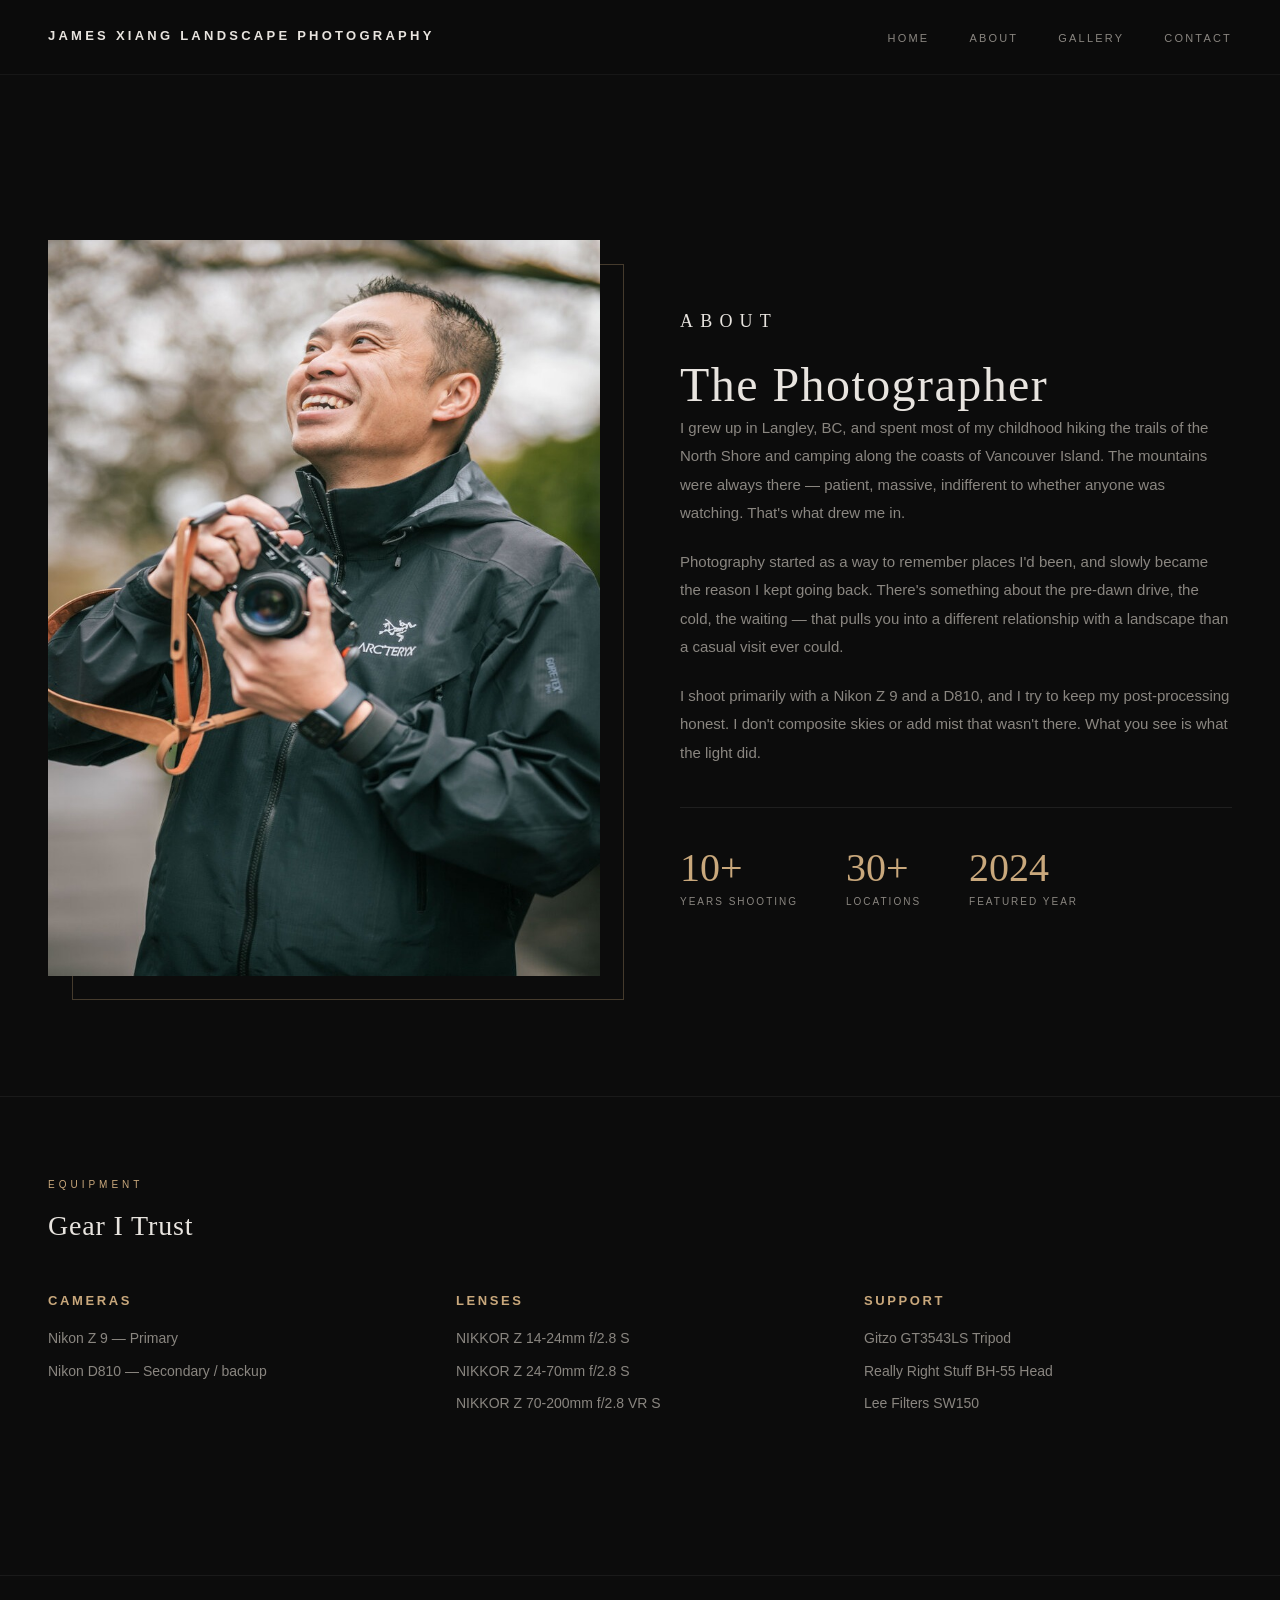
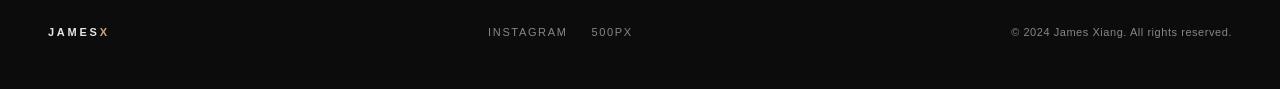
==== about.html @ 4bd08d29 "Update nav logo to 'James Xiang Landscape Photography'" ====
<!DOCTYPE html>
<html lang="en">
<head>
  <meta charset="UTF-8" />
  <meta name="viewport" content="width=device-width, initial-scale=1.0" />
  <title>About — James Xiang Landscape Photography</title>
  <meta name="description" content="The story behind James Xiang — landscape photographer based in Langley, BC." />
  <link rel="stylesheet" href="css/style.css" />
</head>
<body>

  <!-- Navigation -->
  <nav class="nav">
    <a href="index.html" class="nav-logo">James Xiang Landscape Photography</a>
    <ul class="nav-links">
      <li><a href="index.html">Home</a></li>
      <li><a href="about.html" class="active">About</a></li>
      <li><a href="gallery.html">Gallery</a></li>
      <li><a href="contact.html">Contact</a></li>
    </ul>
    <button class="nav-hamburger" aria-label="Toggle menu" aria-expanded="false">
      <span></span><span></span><span></span>
    </button>
  </nav>

  <div class="mobile-menu">
    <a href="index.html">Home</a>
    <a href="about.html">About</a>
    <a href="gallery.html">Gallery</a>
    <a href="contact.html">Contact</a>
  </div>

  <main class="page" style="padding-top:120px;">

    <section class="section" id="about">
      <div class="about">
        <div class="about-image">
          <img src="optimized/james-selfie.jpg" alt="James Xiang — Landscape Photographer" loading="lazy" />
        </div>
        <div class="about-text">
          <p class="section-label">About</p>
          <h2 class="section-title">The Photographer</h2>

          <p>
            I grew up in Langley, BC, and spent most of my childhood hiking the trails of the North Shore and camping along the coasts of Vancouver Island. The mountains were always there — patient, massive, indifferent to whether anyone was watching. That's what drew me in.
          </p>

          <p>
            Photography started as a way to remember places I'd been, and slowly became the reason I kept going back. There's something about the pre-dawn drive, the cold, the waiting — that pulls you into a different relationship with a landscape than a casual visit ever could.
          </p>

          <p>
            I shoot primarily with a Nikon Z 9 and a D810, and I try to keep my post-processing honest. I don't composite skies or add mist that wasn't there. What you see is what the light did.
          </p>

          <div class="about-stats">
            <div>
              <div class="stat-number">10+</div>
              <div class="stat-label">Years Shooting</div>
            </div>
            <div>
              <div class="stat-number">30+</div>
              <div class="stat-label">Locations</div>
            </div>
            <div>
              <div class="stat-number">2024</div>
              <div class="stat-label">Featured Year</div>
            </div>
          </div>
        </div>
      </div>
    </section>

    <!-- Gear Section -->
    <section class="section--tight" style="border-top:1px solid rgba(255,255,255,0.06);">
      <div style="max-width:1200px;margin:0 auto;">
        <p class="section-label">Equipment</p>
        <h2 class="section-title" style="font-size:28px;margin-bottom:48px;">Gear I Trust</h2>
        <div style="display:grid;grid-template-columns:repeat(auto-fit,minmax(280px,1fr));gap:40px;">

          <div>
            <h3 style="font-size:13px;letter-spacing:0.2em;text-transform:uppercase;color:var(--accent);margin-bottom:16px;">Cameras</h3>
            <ul style="display:flex;flex-direction:column;gap:10px;">
              <li style="color:var(--text-muted);font-size:14px;">Nikon Z 9 — Primary</li>
              <li style="color:var(--text-muted);font-size:14px;">Nikon D810 — Secondary / backup</li>
            </ul>
          </div>

          <div>
            <h3 style="font-size:13px;letter-spacing:0.2em;text-transform:uppercase;color:var(--accent);margin-bottom:16px;">Lenses</h3>
            <ul style="display:flex;flex-direction:column;gap:10px;">
              <li style="color:var(--text-muted);font-size:14px;">NIKKOR Z 14-24mm f/2.8 S</li>
              <li style="color:var(--text-muted);font-size:14px;">NIKKOR Z 24-70mm f/2.8 S</li>
              <li style="color:var(--text-muted);font-size:14px;">NIKKOR Z 70-200mm f/2.8 VR S</li>
            </ul>
          </div>

          <div>
            <h3 style="font-size:13px;letter-spacing:0.2em;text-transform:uppercase;color:var(--accent);margin-bottom:16px;">Support</h3>
            <ul style="display:flex;flex-direction:column;gap:10px;">
              <li style="color:var(--text-muted);font-size:14px;">Gitzo GT3543LS Tripod</li>
              <li style="color:var(--text-muted);font-size:14px;">Really Right Stuff BH-55 Head</li>
              <li style="color:var(--text-muted);font-size:14px;">Lee Filters SW150</li>
            </ul>
          </div>

        </div>
      </div>
    </section>

  </main>

  <!-- Footer -->
  <footer class="footer">
    <div class="footer-logo">James<span style="color:var(--accent)">X</span></div>
    <div class="footer-social">
      <a href="https://instagram.com" target="_blank" rel="noopener">Instagram</a>
      <a href="https://500px.com" target="_blank" rel="noopener">500px</a>
    </div>
    <p class="footer-copy">&copy; 2024 James Xiang. All rights reserved.</p>
  </footer>

  <script src="js/main.js"></script>
</body>
</html>
---- css/style.css ----
/* ============================================
   JAMES X LANDSCAPE PHOTOGRAPHY
   Minimalist Portfolio
   ============================================ */

/* --- Reset & Base --- */
*, *::before, *::after {
  box-sizing: border-box;
  margin: 0;
  padding: 0;
}

:root {
  --bg: #0c0c0c;
  --bg-secondary: #141414;
  --text: #e8e4df;
  --text-muted: #8a8680;
  --accent: #c9a87c;
  --nav-bg: rgba(12, 12, 12, 0.85);
  --font-main: 'Helvetica Neue', Helvetica, Arial, sans-serif;
  --font-serif: Georgia, 'Times New Roman', serif;
}

html {
  scroll-behavior: smooth;
}

body {
  background: var(--bg);
  color: var(--text);
  font-family: var(--font-main);
  line-height: 1.6;
  overflow-x: hidden;
}

a {
  color: inherit;
  text-decoration: none;
}

img {
  display: block;
  max-width: 100%;
}

ul { list-style: none; }

/* --- Navigation --- */
.nav {
  position: fixed;
  top: 0;
  left: 0;
  right: 0;
  z-index: 100;
  display: flex;
  align-items: center;
  justify-content: space-between;
  padding: 24px 48px;
  background: var(--nav-bg);
  backdrop-filter: blur(12px);
  -webkit-backdrop-filter: blur(12px);
  border-bottom: 1px solid rgba(255,255,255,0.05);
  transition: all 0.4s ease;
}

.nav.scrolled {
  padding: 16px 48px;
  background: rgba(12, 12, 12, 0.95);
}

.nav-logo {
  font-size: 13px;
  font-weight: 700;
  letter-spacing: 0.25em;
  text-transform: uppercase;
  color: var(--text);
}

.nav-logo span {
  color: var(--accent);
}

.nav-links {
  display: flex;
  gap: 40px;
}

.nav-links a {
  font-size: 11px;
  font-weight: 500;
  letter-spacing: 0.2em;
  text-transform: uppercase;
  color: var(--text-muted);
  transition: color 0.3s ease;
  position: relative;
}

.nav-links a::after {
  content: '';
  position: absolute;
  bottom: -4px;
  left: 0;
  width: 0;
  height: 1px;
  background: var(--accent);
  transition: width 0.3s ease;
}

.nav-links a:hover,
.nav-links a.active {
  color: var(--text);
}

.nav-links a:hover::after,
.nav-links a.active::after {
  width: 100%;
}

.nav-hamburger {
  display: none;
  flex-direction: column;
  gap: 5px;
  cursor: pointer;
  z-index: 200;
}

.nav-hamburger span {
  display: block;
  width: 24px;
  height: 1px;
  background: var(--text);
  transition: all 0.3s ease;
}

.nav-hamburger.open span:nth-child(1) { transform: rotate(45deg) translate(5px, 4px); }
.nav-hamburger.open span:nth-child(2) { opacity: 0; }
.nav-hamburger.open span:nth-child(3) { transform: rotate(-45deg) translate(5px, -4px); }

/* Mobile nav */
.mobile-menu {
  display: none;
  position: fixed;
  inset: 0;
  background: var(--bg);
  z-index: 150;
  flex-direction: column;
  align-items: center;
  justify-content: center;
  gap: 32px;
  opacity: 0;
  transition: opacity 0.3s ease;
}

.mobile-menu.open {
  display: flex;
  opacity: 1;
}

.mobile-menu a {
  font-size: 14px;
  letter-spacing: 0.3em;
  text-transform: uppercase;
  color: var(--text-muted);
  transition: color 0.3s;
}

.mobile-menu a:hover { color: var(--text); }

/* --- Hero Section --- */
.hero {
  position: relative;
  width: 100%;
  height: 100vh;
  overflow: hidden;
  background: #080808;
  display: flex;
  align-items: center;
  justify-content: center;
}

.hero-slides {
  position: absolute;
  inset: 0;
  display: flex;
  align-items: center;
  justify-content: center;
}

.hero-slide {
  position: absolute;
  inset: 0;
  opacity: 0;
  transition: opacity 1.5s ease;
}

.hero-slide.active {
  opacity: 1;
}

.hero-slide img {
  width: 100%;
  height: 100%;
  object-fit: contain;
  object-position: center;
}

.hero-overlay {
  position: absolute;
  inset: 0;
  background: linear-gradient(
    to bottom,
    rgba(12,12,12,0.2) 0%,
    rgba(12,12,12,0) 40%,
    rgba(12,12,12,0.5) 80%,
    rgba(12,12,12,0.9) 100%
  );
  z-index: 1;
}

.hero-content {
  position: absolute;
  bottom: 60px;
  left: 0;
  right: 0;
  text-align: center;
  z-index: 2;
  padding: 0 24px;
}

.hero-eyebrow {
  font-size: 10px;
  letter-spacing: 0.4em;
  text-transform: uppercase;
  color: var(--accent);
  margin-bottom: 16px;
  opacity: 0;
  transform: translateY(20px);
  animation: fadeUp 1s ease 0.5s forwards;
}

.hero-title {
  font-family: var(--font-serif);
  font-size: clamp(36px, 6vw, 80px);
  font-weight: 300;
  letter-spacing: 0.05em;
  color: var(--text);
  line-height: 1.1;
  margin-bottom: 24px;
  opacity: 0;
  transform: translateY(20px);
  animation: fadeUp 1s ease 0.7s forwards;
}

.hero-subtitle {
  font-size: 12px;
  letter-spacing: 0.25em;
  text-transform: uppercase;
  color: var(--text-muted);
  opacity: 0;
  transform: translateY(20px);
  animation: fadeUp 1s ease 0.9s forwards;
}

.hero-scroll {
  position: absolute;
  bottom: 36px;
  left: 50%;
  transform: translateX(-50%);
  z-index: 2;
  display: flex;
  flex-direction: column;
  align-items: center;
  gap: 8px;
  opacity: 0;
  animation: fadeUp 1s ease 1.2s forwards;
}

.hero-scroll span {
  font-size: 9px;
  letter-spacing: 0.3em;
  text-transform: uppercase;
  color: var(--text-muted);
}

.hero-scroll-line {
  width: 1px;
  height: 40px;
  background: linear-gradient(to bottom, var(--accent), transparent);
  animation: scrollPulse 2s ease infinite;
}

@keyframes scrollPulse {
  0%, 100% { opacity: 0.3; transform: scaleY(0.8); }
  50% { opacity: 1; transform: scaleY(1); }
}

@keyframes fadeUp {
  to { opacity: 1; transform: translateY(0); }
}

/* Hero nav dots */
.hero-dots {
  position: absolute;
  bottom: 40px;
  right: 48px;
  z-index: 3;
  display: flex;
  gap: 8px;
}

.hero-dot {
  width: 24px;
  height: 2px;
  background: rgba(255,255,255,0.25);
  cursor: pointer;
  transition: all 0.3s ease;
}

.hero-dot.active {
  background: var(--accent);
  width: 40px;
}

/* --- Page Sections --- */
.page {
  min-height: 100vh;
}

/* --- Section Spacing --- */
.section {
  padding: 120px 48px;
}

.section--tight {
  padding: 80px 48px;
}

.section-header {
  margin-bottom: 64px;
}

.section-label {
  font-size: 10px;
  letter-spacing: 0.4em;
  text-transform: uppercase;
  color: var(--accent);
  margin-bottom: 16px;
}

.section-title {
  font-family: var(--font-serif);
  font-size: clamp(28px, 4vw, 48px);
  font-weight: 300;
  letter-spacing: 0.03em;
  color: var(--text);
  line-height: 1.2;
}

/* --- About Section --- */
.about {
  display: grid;
  grid-template-columns: 1fr 1fr;
  gap: 80px;
  align-items: center;
  max-width: 1200px;
  margin: 0 auto;
}

.about-image {
  position: relative;
}

.about-image img {
  width: 100%;
  aspect-ratio: 3/4;
  object-fit: cover;
}

.about-image::after {
  content: '';
  position: absolute;
  top: 24px;
  left: 24px;
  right: -24px;
  bottom: -24px;
  border: 1px solid var(--accent);
  opacity: 0.3;
  z-index: -1;
}

.about-text p {
  color: var(--text-muted);
  font-size: 15px;
  line-height: 1.9;
  margin-bottom: 20px;
}

.about-text p:first-of-type {
  font-family: var(--font-serif);
  font-size: 18px;
  color: var(--text);
  line-height: 1.7;
}

.about-stats {
  display: flex;
  gap: 48px;
  margin-top: 40px;
  padding-top: 40px;
  border-top: 1px solid rgba(255,255,255,0.08);
}

.stat-number {
  font-family: var(--font-serif);
  font-size: 40px;
  color: var(--accent);
  line-height: 1;
}

.stat-label {
  font-size: 10px;
  letter-spacing: 0.2em;
  text-transform: uppercase;
  color: var(--text-muted);
  margin-top: 6px;
}

/* --- Gallery Grid --- */
.gallery-grid {
  display: grid;
  grid-template-columns: repeat(3, 1fr);
  gap: 16px;
  max-width: 1600px;
  margin: 0 auto;
}

.gallery-item {
  position: relative;
  overflow: hidden;
  cursor: pointer;
  aspect-ratio: 3/2;
}

.gallery-item img {
  width: 100%;
  height: 100%;
  object-fit: cover;
  transition: transform 0.8s cubic-bezier(0.25, 0.46, 0.45, 0.94);
}

.gallery-item::after {
  content: '';
  position: absolute;
  inset: 0;
  background: linear-gradient(to top, rgba(12,12,12,0.7) 0%, transparent 50%);
  opacity: 0;
  transition: opacity 0.4s ease;
}

.gallery-item:hover img {
  transform: scale(1.05);
}

.gallery-item:hover::after {
  opacity: 1;
}

.gallery-item-info {
  position: absolute;
  bottom: 16px;
  left: 16px;
  z-index: 2;
  opacity: 0;
  transform: translateY(8px);
  transition: all 0.4s ease;
}

.gallery-item:hover .gallery-item-info {
  opacity: 1;
  transform: translateY(0);
}

.gallery-item-info span {
  font-size: 10px;
  letter-spacing: 0.2em;
  text-transform: uppercase;
  color: var(--text);
}

/* --- Lightbox --- */
.lightbox {
  position: fixed;
  inset: 0;
  background: rgba(8, 8, 8, 0.97);
  z-index: 1000;
  display: flex;
  align-items: center;
  justify-content: center;
  opacity: 0;
  pointer-events: none;
  transition: opacity 0.4s ease;
}

.lightbox.open {
  opacity: 1;
  pointer-events: all;
}

.lightbox-img {
  max-width: 90vw;
  max-height: 90vh;
  object-fit: contain;
  box-shadow: 0 40px 80px rgba(0,0,0,0.8);
}

.lightbox-close {
  position: absolute;
  top: 32px;
  right: 40px;
  font-size: 28px;
  color: var(--text-muted);
  cursor: pointer;
  background: none;
  border: none;
  font-weight: 300;
  line-height: 1;
  transition: color 0.3s;
  z-index: 10;
}

.lightbox-close:hover { color: var(--text); }

.lightbox-nav {
  position: absolute;
  top: 50%;
  transform: translateY(-50%);
  font-size: 32px;
  color: var(--text-muted);
  cursor: pointer;
  background: none;
  border: none;
  padding: 20px;
  transition: color 0.3s;
  user-select: none;
}

.lightbox-nav:hover { color: var(--text); }
.lightbox-prev { left: 24px; }
.lightbox-next { right: 24px; }

.lightbox-counter {
  position: absolute;
  bottom: 32px;
  left: 50%;
  transform: translateX(-50%);
  font-size: 11px;
  letter-spacing: 0.3em;
  color: var(--text-muted);
}

/* --- Contact Section --- */
.contact {
  max-width: 720px;
  margin: 0 auto;
}

.contact-intro {
  color: var(--text-muted);
  font-size: 15px;
  line-height: 1.8;
  margin-bottom: 56px;
  max-width: 480px;
}

.contact-form {
  display: flex;
  flex-direction: column;
  gap: 28px;
}

.form-group {
  display: flex;
  flex-direction: column;
  gap: 10px;
}

.form-group label {
  font-size: 10px;
  letter-spacing: 0.3em;
  text-transform: uppercase;
  color: var(--text-muted);
}

.form-group input,
.form-group textarea {
  background: transparent;
  border: none;
  border-bottom: 1px solid rgba(255,255,255,0.15);
  color: var(--text);
  font-family: var(--font-main);
  font-size: 15px;
  padding: 12px 0;
  outline: none;
  transition: border-color 0.3s;
  width: 100%;
}

.form-group input:focus,
.form-group textarea:focus {
  border-color: var(--accent);
}

.form-group textarea {
  resize: none;
  min-height: 120px;
}

.form-submit {
  align-self: flex-start;
  margin-top: 16px;
  padding: 16px 48px;
  background: transparent;
  border: 1px solid var(--accent);
  color: var(--accent);
  font-family: var(--font-main);
  font-size: 11px;
  letter-spacing: 0.3em;
  text-transform: uppercase;
  cursor: pointer;
  transition: all 0.4s ease;
}

.form-submit:hover {
  background: var(--accent);
  color: var(--bg);
}

/* --- Footer --- */
.footer {
  padding: 48px;
  display: flex;
  align-items: center;
  justify-content: space-between;
  border-top: 1px solid rgba(255,255,255,0.06);
  margin-top: 80px;
}

.footer-logo {
  font-size: 11px;
  font-weight: 700;
  letter-spacing: 0.25em;
  text-transform: uppercase;
}

.footer-copy {
  font-size: 11px;
  color: var(--text-muted);
  letter-spacing: 0.05em;
}

.footer-social {
  display: flex;
  gap: 24px;
}

.footer-social a {
  font-size: 11px;
  letter-spacing: 0.15em;
  text-transform: uppercase;
  color: var(--text-muted);
  transition: color 0.3s;
}

.footer-social a:hover { color: var(--accent); }

/* --- Utility --- */
.text-accent { color: var(--accent); }
.text-muted { color: var(--text-muted); }
.visually-hidden { position: absolute; width: 1px; height: 1px; overflow: hidden; clip: rect(0,0,0,0); }

/* --- Page Transitions --- */
.page { animation: pageIn 0.6s ease forwards; }

@keyframes pageIn {
  from { opacity: 0; transform: translateY(16px); }
  to { opacity: 1; transform: translateY(0); }
}

/* --- Responsive --- */
@media (max-width: 1024px) {
  .gallery-grid { grid-template-columns: repeat(2, 1fr); }
  .about { gap: 48px; }
}

@media (max-width: 768px) {
  .nav { padding: 20px 24px; }
  .nav-links { display: none; }
  .nav-hamburger { display: flex; }

  .section, .section--tight { padding: 80px 24px; }

  .hero-content { bottom: 20px; padding: 0 16px; z-index: 5; }
  .hero-subtitle { font-size: 10px; }
  .hero-scroll { display: none; }

  .about {
    grid-template-columns: 1fr;
    gap: 40px;
  }

  .about-stats { gap: 32px; }

  .gallery-grid { grid-template-columns: 1fr; gap: 12px; }

  .footer {
    flex-direction: column;
    gap: 24px;
    text-align: center;
    padding: 40px 24px;
  }

  .hero-dots { right: 24px; bottom: 60px; }

  .lightbox-prev { left: 8px; }
  .lightbox-next { right: 8px; }
}
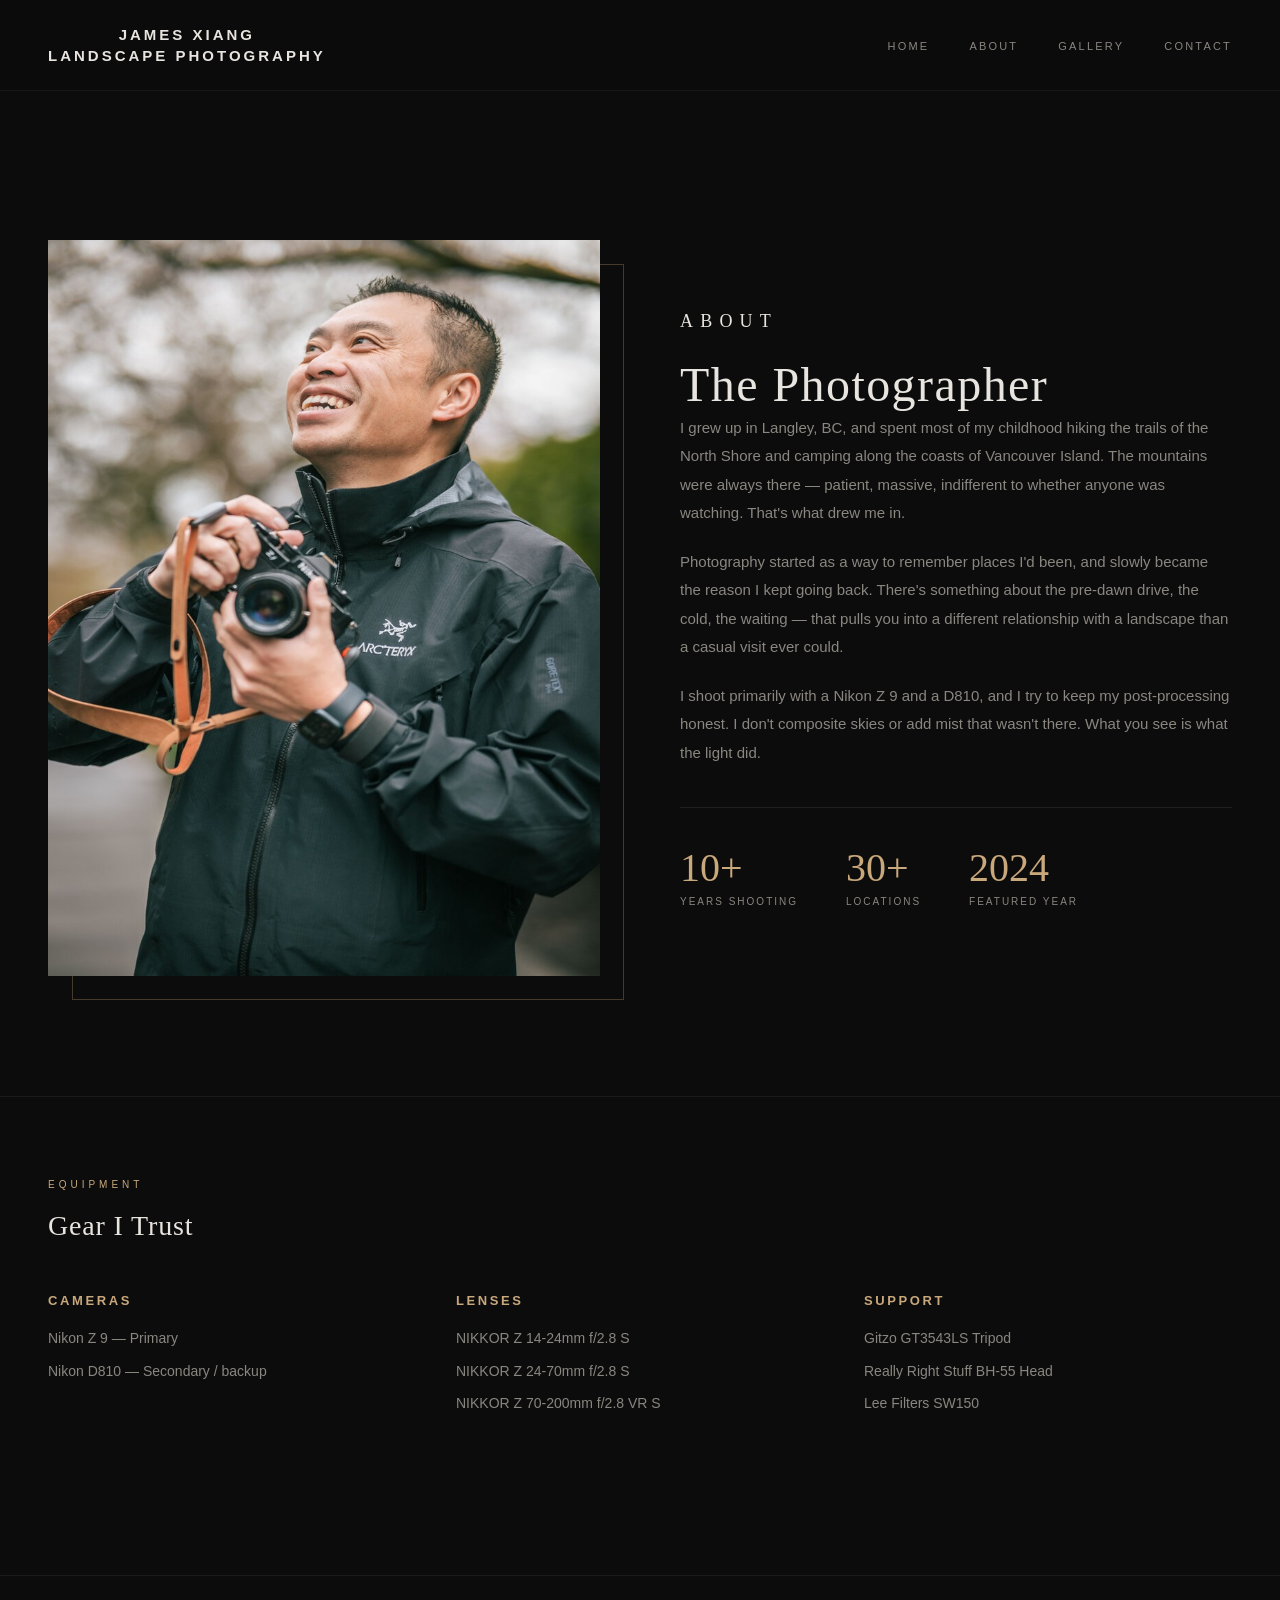
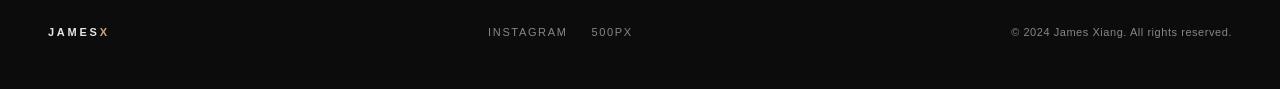
==== commit cd2d1d80: "Nav logo: line break between name + larger font (15px)" ====
--- a/about.html
+++ b/about.html
@@ -11,7 +11,7 @@
 
   <!-- Navigation -->
   <nav class="nav">
-    <a href="index.html" class="nav-logo">James Xiang Landscape Photography</a>
+    <a href="index.html" class="nav-logo">James Xiang<br>Landscape Photography</a>
     <ul class="nav-links">
       <li><a href="index.html">Home</a></li>
       <li><a href="about.html" class="active">About</a></li>
--- a/css/style.css
+++ b/css/style.css
@@ -69,11 +69,13 @@
 }
 
 .nav-logo {
-  font-size: 13px;
+  font-size: 15px;
   font-weight: 700;
-  letter-spacing: 0.25em;
+  letter-spacing: 0.2em;
   text-transform: uppercase;
   color: var(--text);
+  line-height: 1.4;
+  text-align: center;
 }
 
 .nav-logo span {
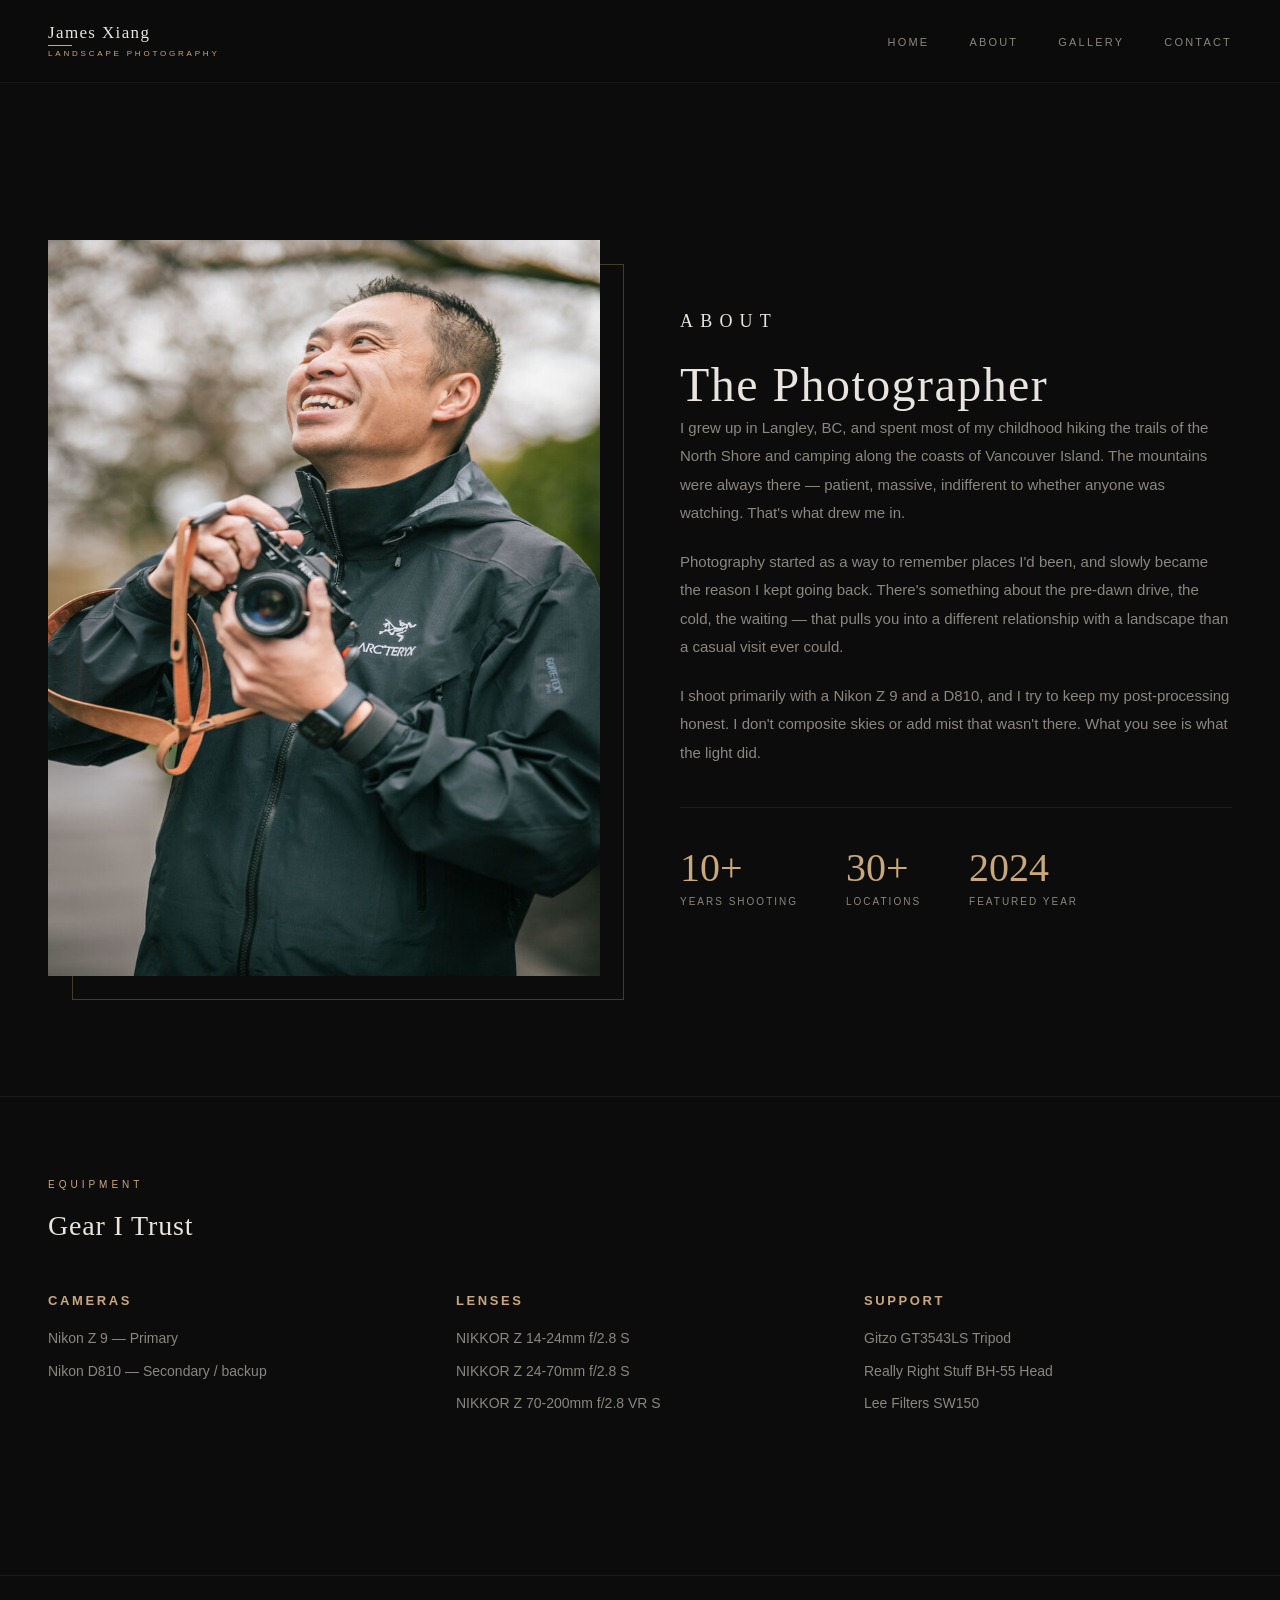
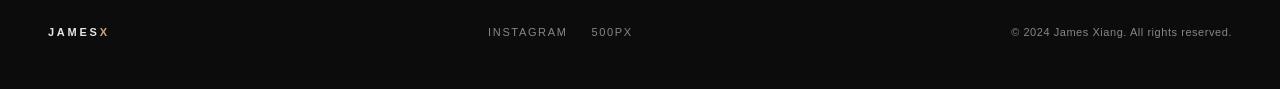
==== commit 05fb5543: "Redesign nav logo with serif name, gold separator line, and tagline accent" ====
--- a/about.html
+++ b/about.html
@@ -11,7 +11,7 @@
 
   <!-- Navigation -->
   <nav class="nav">
-    <a href="index.html" class="nav-logo">James Xiang<br>Landscape Photography</a>
+    <a href="index.html" class="nav-logo"><span class="nav-logo-name">James Xiang</span><span class="nav-logo-tagline">Landscape Photography</span></a>
     <ul class="nav-links">
       <li><a href="index.html">Home</a></li>
       <li><a href="about.html" class="active">About</a></li>
--- a/css/style.css
+++ b/css/style.css
@@ -69,18 +69,42 @@
 }
 
 .nav-logo {
-  font-size: 15px;
-  font-weight: 700;
-  letter-spacing: 0.2em;
-  text-transform: uppercase;
+  display: flex;
+  flex-direction: column;
+  align-items: flex-start;
+  gap: 2px;
+  line-height: 1;
+}
+
+.nav-logo-name {
+  font-family: var(--font-serif);
+  font-size: 17px;
+  font-weight: 400;
+  letter-spacing: 0.08em;
   color: var(--text);
-  line-height: 1.4;
-  text-align: center;
-}
-
-.nav-logo span {
+  position: relative;
+  padding-bottom: 5px;
+}
+
+.nav-logo-name::after {
+  content: '';
+  position: absolute;
+  bottom: 0;
+  left: 0;
+  width: 24px;
+  height: 1px;
+  background: var(--accent);
+}
+
+.nav-logo-tagline {
+  font-size: 8px;
+  font-weight: 500;
+  letter-spacing: 0.35em;
+  text-transform: uppercase;
   color: var(--accent);
-}
+  margin-top: 2px;
+}
+
 
 .nav-links {
   display: flex;
@@ -696,6 +720,9 @@
 
 @media (max-width: 768px) {
   .nav { padding: 20px 24px; }
+  .nav-logo-name { font-size: 15px; }
+  .nav-logo-tagline { font-size: 7px; }
+  .nav-logo-name::after { width: 18px; }
   .nav-links { display: none; }
   .nav-hamburger { display: flex; }
 
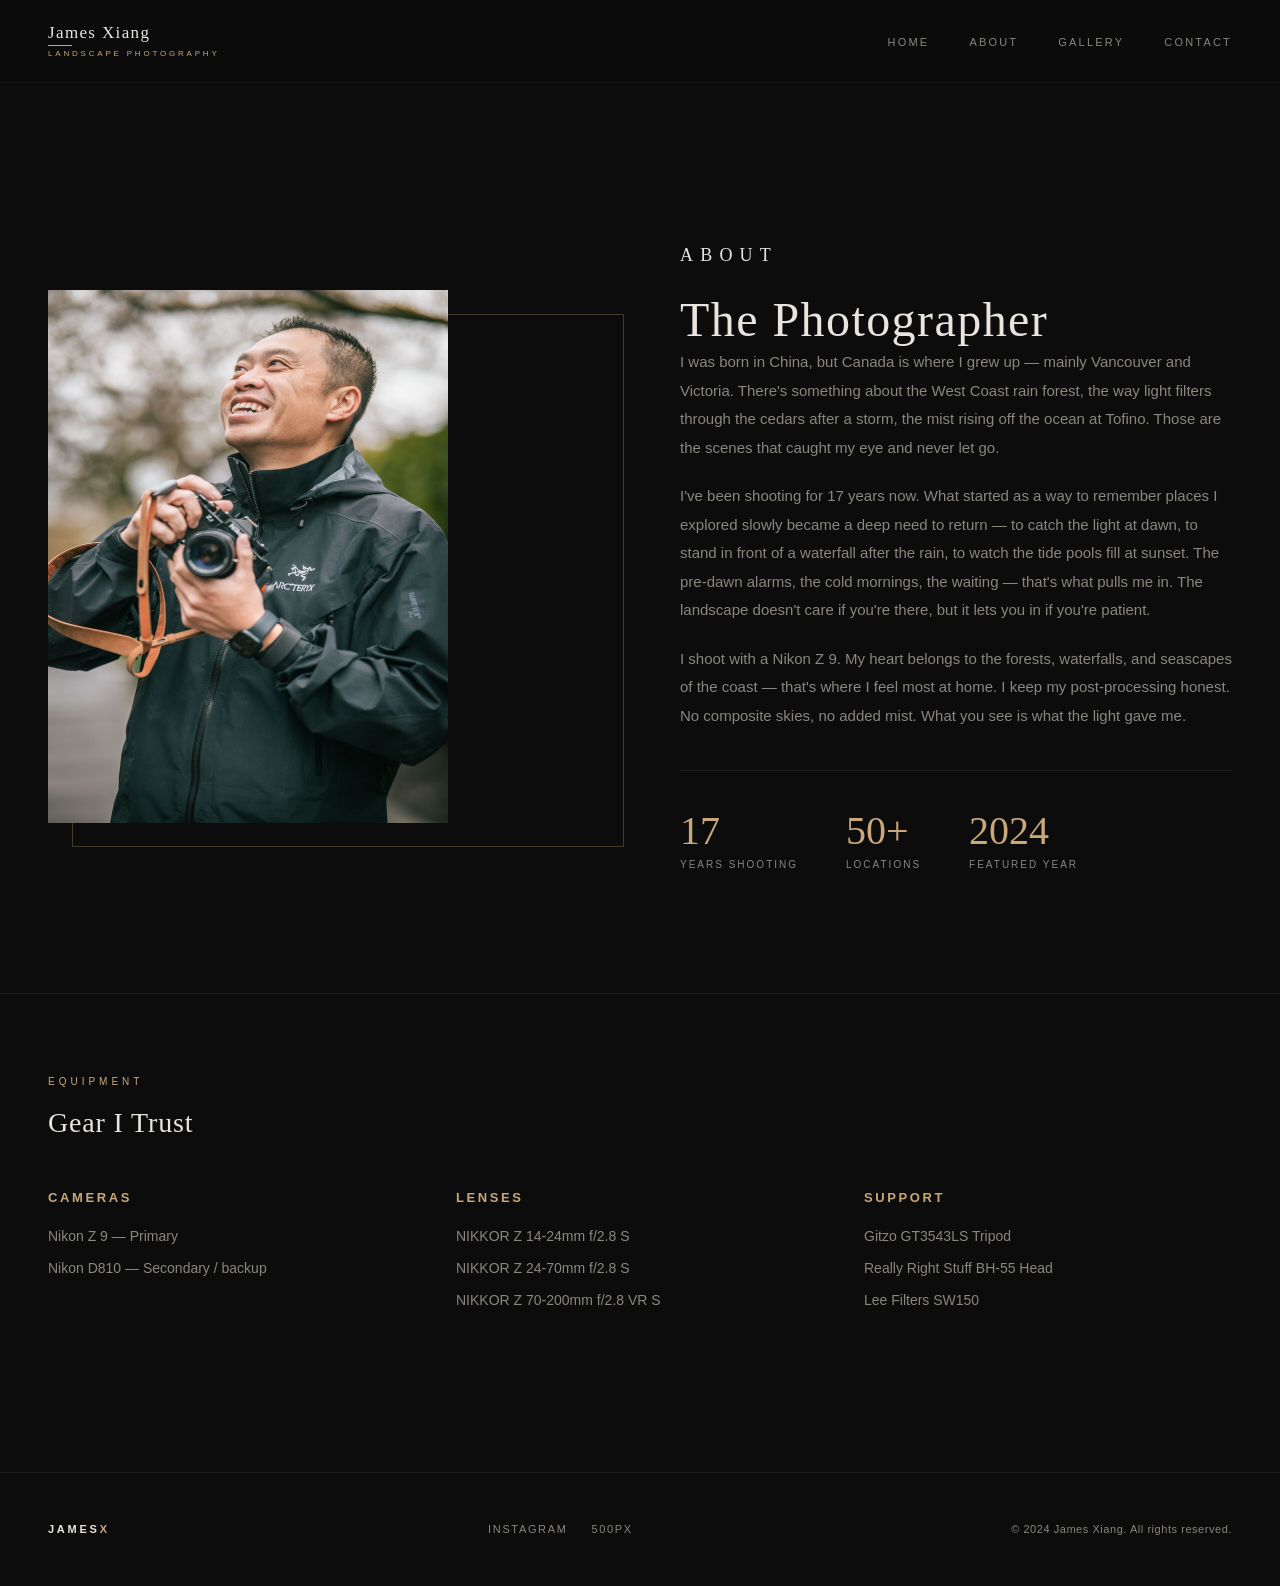
==== commit f6409f9c: "Rewrite About story with James's real background" ====
--- a/about.html
+++ b/about.html
@@ -42,24 +42,24 @@
           <h2 class="section-title">The Photographer</h2>
 
           <p>
-            I grew up in Langley, BC, and spent most of my childhood hiking the trails of the North Shore and camping along the coasts of Vancouver Island. The mountains were always there — patient, massive, indifferent to whether anyone was watching. That's what drew me in.
+            I was born in China, but Canada is where I grew up — mainly Vancouver and Victoria. There's something about the West Coast rain forest, the way light filters through the cedars after a storm, the mist rising off the ocean at Tofino. Those are the scenes that caught my eye and never let go.
           </p>
 
           <p>
-            Photography started as a way to remember places I'd been, and slowly became the reason I kept going back. There's something about the pre-dawn drive, the cold, the waiting — that pulls you into a different relationship with a landscape than a casual visit ever could.
+            I've been shooting for 17 years now. What started as a way to remember places I explored slowly became a deep need to return — to catch the light at dawn, to stand in front of a waterfall after the rain, to watch the tide pools fill at sunset. The pre-dawn alarms, the cold mornings, the waiting — that's what pulls me in. The landscape doesn't care if you're there, but it lets you in if you're patient.
           </p>
 
           <p>
-            I shoot primarily with a Nikon Z 9 and a D810, and I try to keep my post-processing honest. I don't composite skies or add mist that wasn't there. What you see is what the light did.
+            I shoot with a Nikon Z 9. My heart belongs to the forests, waterfalls, and seascapes of the coast — that's where I feel most at home. I keep my post-processing honest. No composite skies, no added mist. What you see is what the light gave me.
           </p>
 
           <div class="about-stats">
             <div>
-              <div class="stat-number">10+</div>
+              <div class="stat-number">17</div>
               <div class="stat-label">Years Shooting</div>
             </div>
             <div>
-              <div class="stat-number">30+</div>
+              <div class="stat-number">50+</div>
               <div class="stat-label">Locations</div>
             </div>
             <div>
--- a/css/style.css
+++ b/css/style.css
@@ -398,8 +398,8 @@
 
 .about-image img {
   width: 100%;
-  aspect-ratio: 3/4;
-  object-fit: cover;
+  max-width: 400px;
+  object-fit: contain;
 }
 
 .about-image::after {
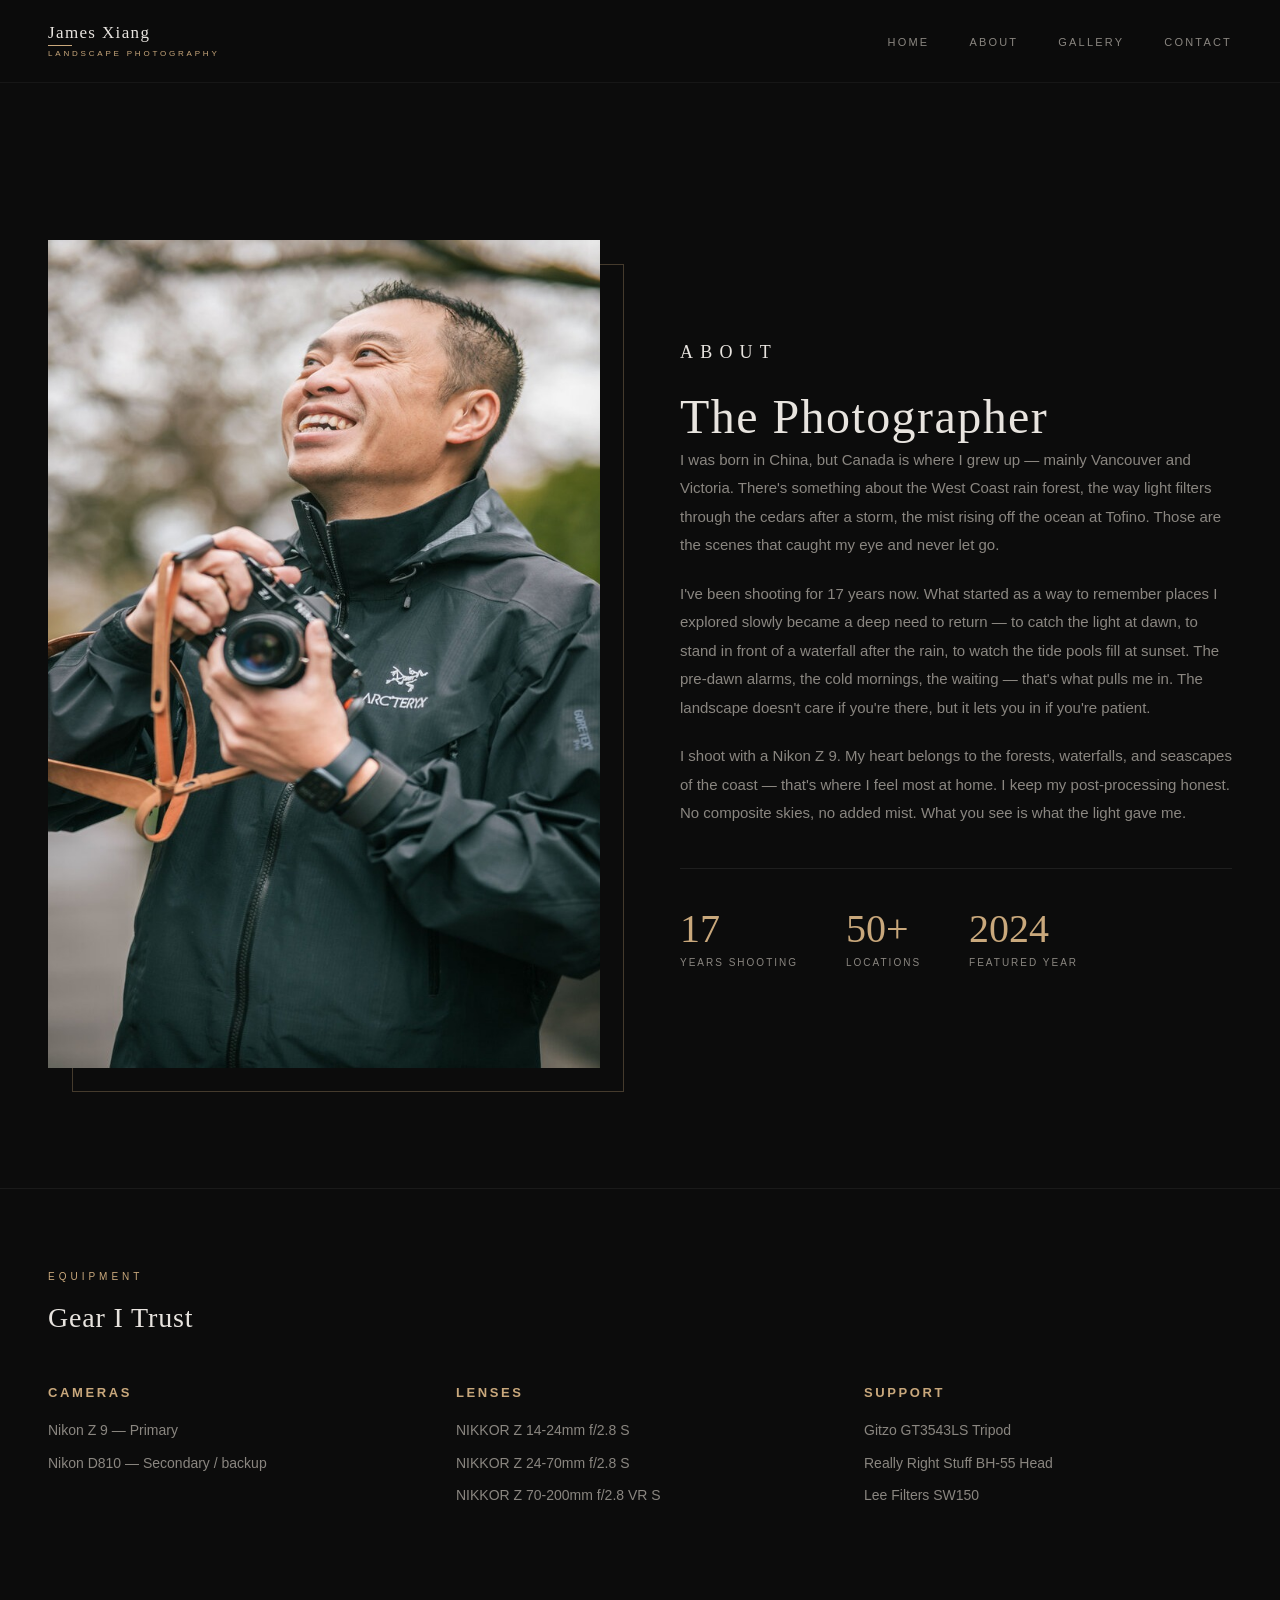
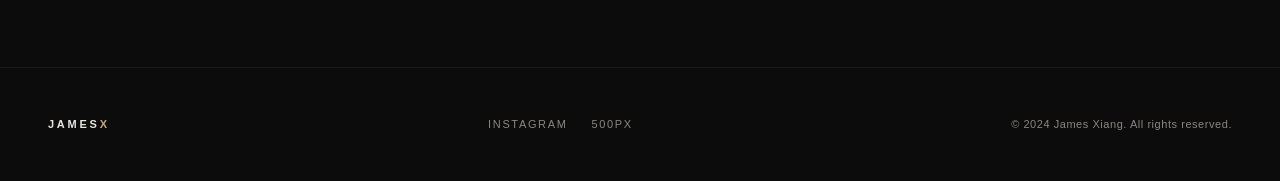
==== commit ced1effb: "Fix 500px link in footer" ====
--- a/about.html
+++ b/about.html
@@ -115,7 +115,7 @@
     <div class="footer-logo">James<span style="color:var(--accent)">X</span></div>
     <div class="footer-social">
       <a href="https://instagram.com" target="_blank" rel="noopener">Instagram</a>
-      <a href="https://500px.com" target="_blank" rel="noopener">500px</a>
+      <a href="https://500px.com/jamesx" target="_blank" rel="noopener">500px</a>
     </div>
     <p class="footer-copy">&copy; 2024 James Xiang. All rights reserved.</p>
   </footer>
--- a/css/style.css
+++ b/css/style.css
@@ -398,8 +398,10 @@
 
 .about-image img {
   width: 100%;
-  max-width: 400px;
-  object-fit: contain;
+  height: 100%;
+  object-fit: cover;
+  aspect-ratio: 2/3;
+  object-position: center top;
 }
 
 .about-image::after {
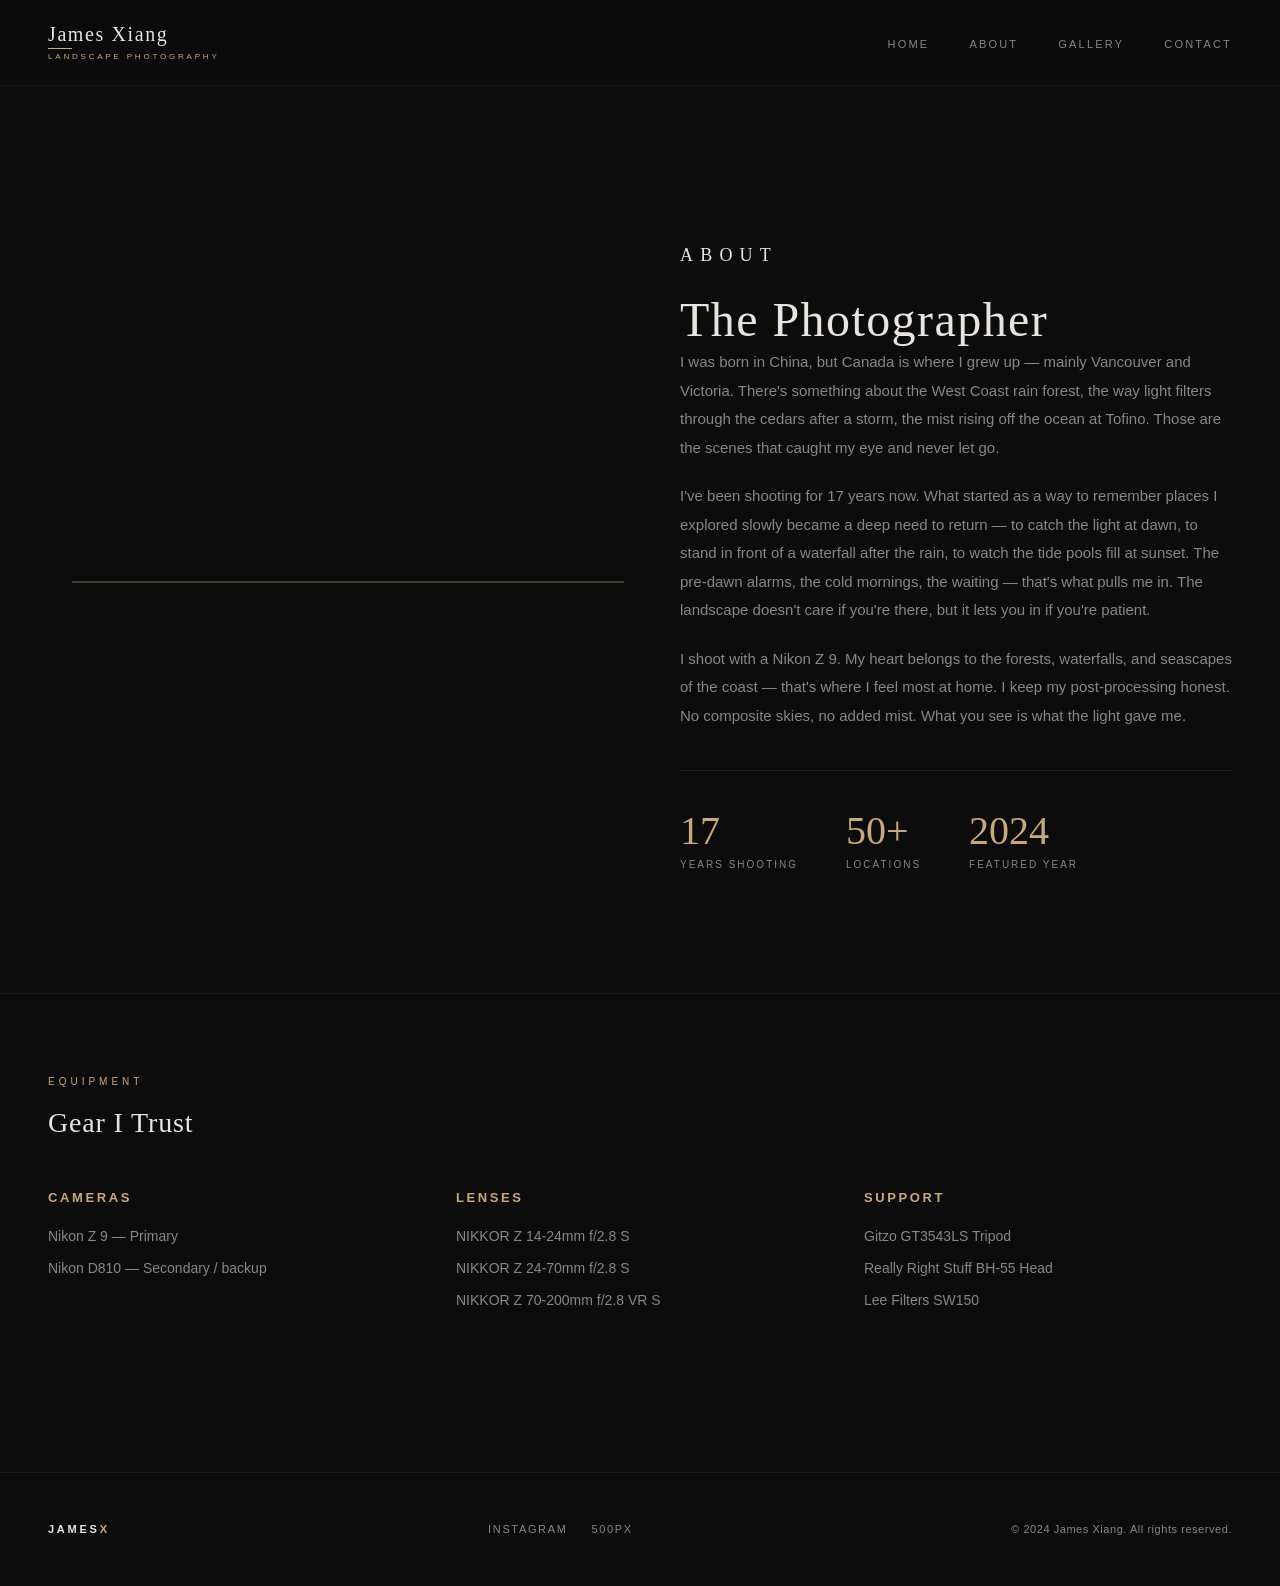
==== commit e733b1e3: "Remove selfie from About page" ====
--- a/about.html
+++ b/about.html
@@ -35,7 +35,6 @@
     <section class="section" id="about">
       <div class="about">
         <div class="about-image">
-          <img src="optimized/james-selfie.jpg" alt="James Xiang — Landscape Photographer" loading="lazy" />
         </div>
         <div class="about-text">
           <p class="section-label">About</p>
--- a/css/style.css
+++ b/css/style.css
@@ -78,7 +78,7 @@
 
 .nav-logo-name {
   font-family: var(--font-serif);
-  font-size: 17px;
+  font-size: 20px;
   font-weight: 400;
   letter-spacing: 0.08em;
   color: var(--text);
@@ -394,14 +394,6 @@
 
 .about-image {
   position: relative;
-}
-
-.about-image img {
-  width: 100%;
-  height: 100%;
-  object-fit: cover;
-  aspect-ratio: 2/3;
-  object-position: center top;
 }
 
 .about-image::after {
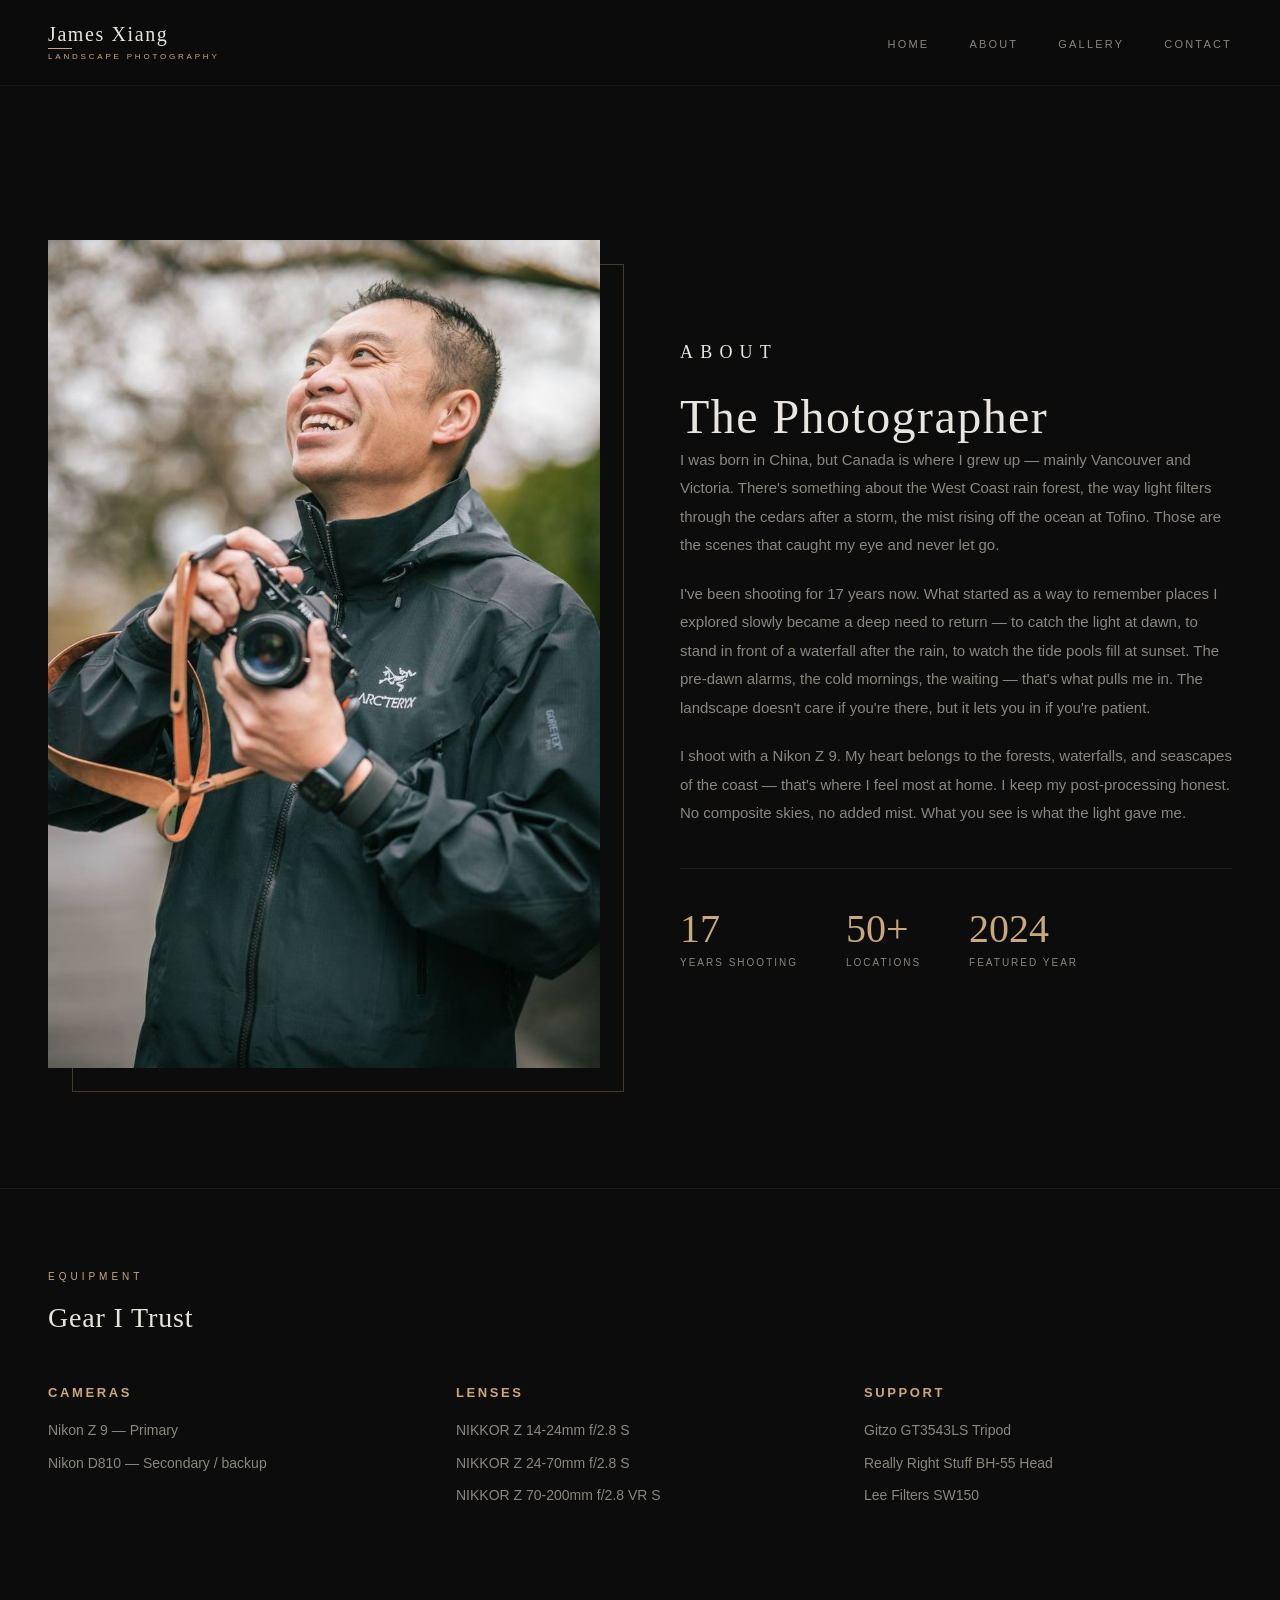
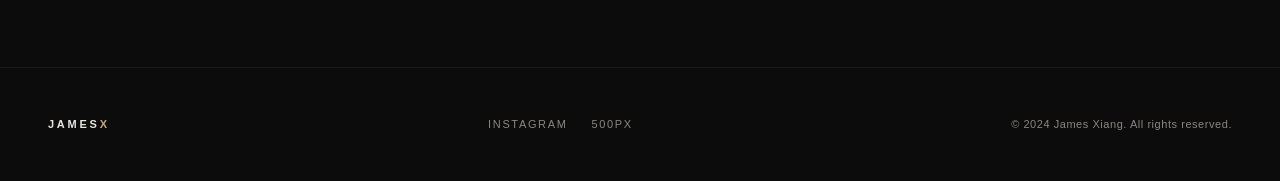
==== commit c67cc570: "Add new James selfie to About page" ====
--- a/about.html
+++ b/about.html
@@ -35,6 +35,7 @@
     <section class="section" id="about">
       <div class="about">
         <div class="about-image">
+          <img src="optimized/james-selfie-new.jpg" alt="James Xiang — Landscape Photographer" loading="lazy" />
         </div>
         <div class="about-text">
           <p class="section-label">About</p>
--- a/css/style.css
+++ b/css/style.css
@@ -394,6 +394,12 @@
 
 .about-image {
   position: relative;
+}
+
+.about-image img {
+  width: 100%;
+  height: auto;
+  display: block;
 }
 
 .about-image::after {
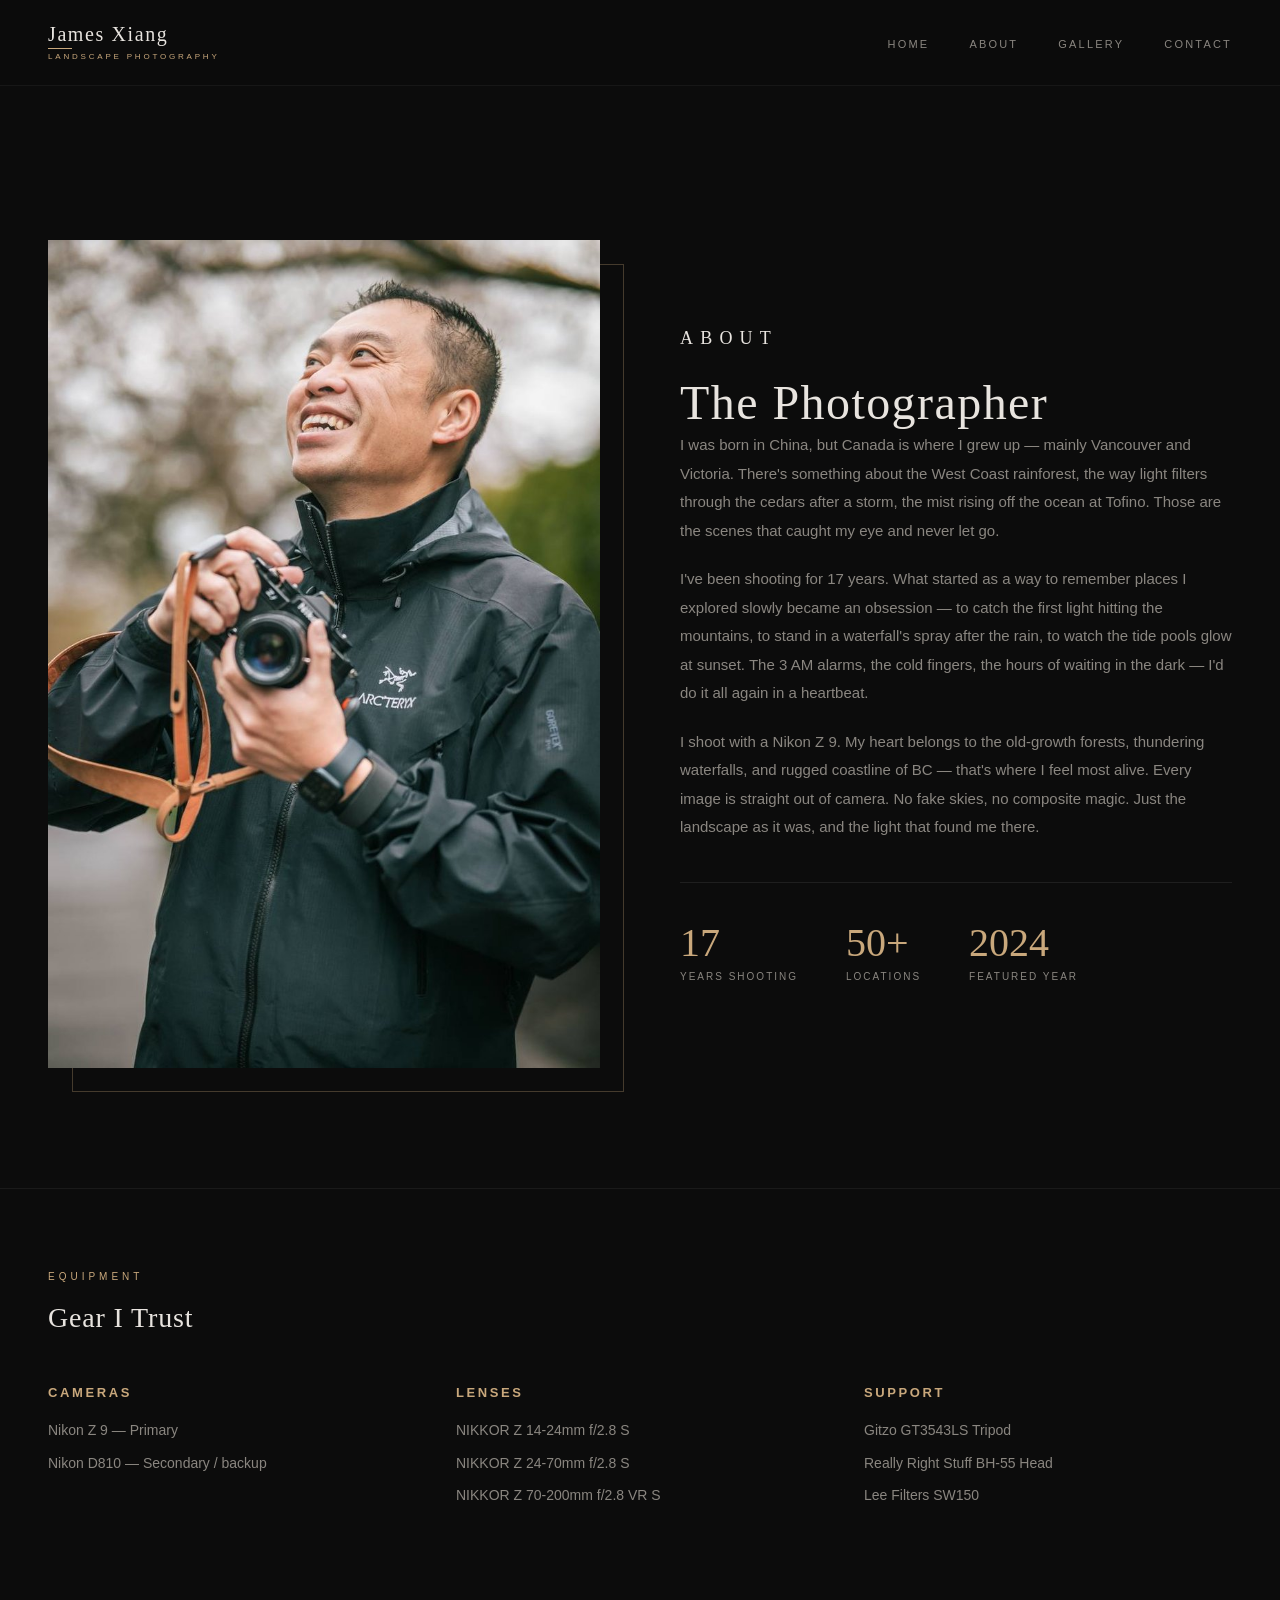
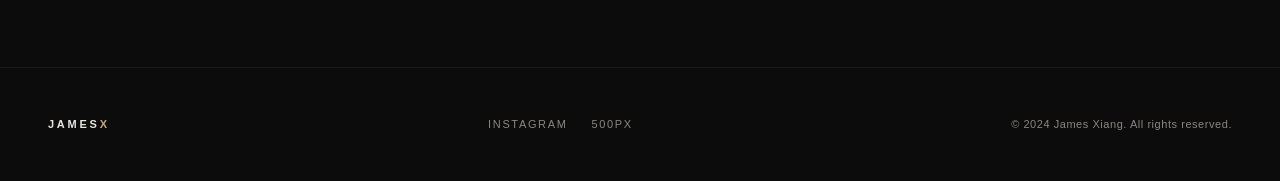
==== commit ae6469b6: "More personal About page copy" ====
--- a/about.html
+++ b/about.html
@@ -42,15 +42,15 @@
           <h2 class="section-title">The Photographer</h2>
 
           <p>
-            I was born in China, but Canada is where I grew up — mainly Vancouver and Victoria. There's something about the West Coast rain forest, the way light filters through the cedars after a storm, the mist rising off the ocean at Tofino. Those are the scenes that caught my eye and never let go.
+            I was born in China, but Canada is where I grew up — mainly Vancouver and Victoria. There's something about the West Coast rainforest, the way light filters through the cedars after a storm, the mist rising off the ocean at Tofino. Those are the scenes that caught my eye and never let go.
           </p>
 
           <p>
-            I've been shooting for 17 years now. What started as a way to remember places I explored slowly became a deep need to return — to catch the light at dawn, to stand in front of a waterfall after the rain, to watch the tide pools fill at sunset. The pre-dawn alarms, the cold mornings, the waiting — that's what pulls me in. The landscape doesn't care if you're there, but it lets you in if you're patient.
+            I've been shooting for 17 years. What started as a way to remember places I explored slowly became an obsession — to catch the first light hitting the mountains, to stand in a waterfall's spray after the rain, to watch the tide pools glow at sunset. The 3 AM alarms, the cold fingers, the hours of waiting in the dark — I'd do it all again in a heartbeat.
           </p>
 
           <p>
-            I shoot with a Nikon Z 9. My heart belongs to the forests, waterfalls, and seascapes of the coast — that's where I feel most at home. I keep my post-processing honest. No composite skies, no added mist. What you see is what the light gave me.
+            I shoot with a Nikon Z 9. My heart belongs to the old-growth forests, thundering waterfalls, and rugged coastline of BC — that's where I feel most alive. Every image is straight out of camera. No fake skies, no composite magic. Just the landscape as it was, and the light that found me there.
           </p>
 
           <div class="about-stats">
